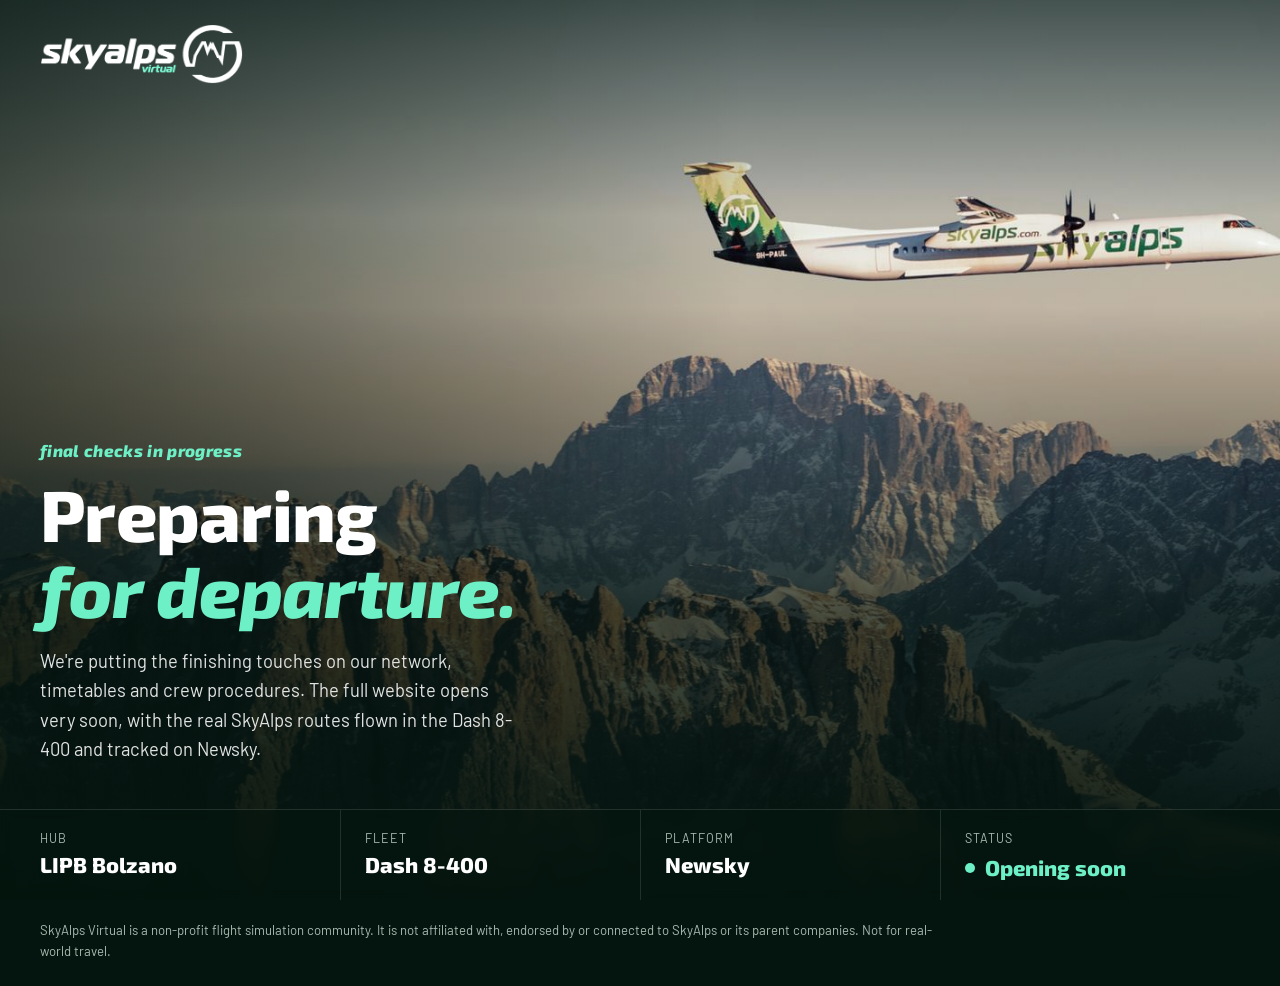
==== site/maintenance.html @ 2c8b18f1 "Add files via upload" ====
<!DOCTYPE html>
<html lang="en">
<head>
  <meta charset="utf-8">
  <meta name="viewport" content="width=device-width, initial-scale=1">
  <!--
    Maintenance / "coming soon" page.
    Published in place of index.html when the GitHub variable MAINTENANCE_MODE is "on" (see README).
    Self-contained on purpose: it only reuses the images and config.js of the main site.
  -->
  <title>SkyAlps Virtual — Coming soon</title>
  <meta name="description" content="SkyAlps Virtual, a free Dash 8-400 virtual airline on Newsky flying the real SkyAlps network from Bolzano, is getting ready for departure. The website opens soon.">
  <meta name="theme-color" content="#04140e">
  <link rel="canonical" href="https://skyalpsvirtual.github.io/">

  <meta property="og:type" content="website">
  <meta property="og:url" content="https://skyalpsvirtual.github.io/">
  <meta property="og:site_name" content="SkyAlps Virtual">
  <meta property="og:title" content="SkyAlps Virtual — Preparing for departure">
  <meta property="og:description" content="Real SkyAlps routes and timetables, flown in the Dash 8-400 and tracked on Newsky. Opening soon.">
  <meta property="og:image" content="https://skyalpsvirtual.github.io/assets/img/og-image.jpg">
  <meta property="og:image:width" content="1200">
  <meta property="og:image:height" content="630">
  <meta name="twitter:card" content="summary_large_image">
  <meta name="twitter:image" content="https://skyalpsvirtual.github.io/assets/img/og-image.jpg">

  <link rel="icon" type="image/png" sizes="32x32" href="assets/img/favicon-32.png">
  <link rel="icon" type="image/png" sizes="64x64" href="assets/img/favicon-64.png">
  <link rel="apple-touch-icon" href="assets/img/apple-touch-icon.png">

  <link rel="preconnect" href="https://fonts.googleapis.com">
  <link rel="preconnect" href="https://fonts.gstatic.com" crossorigin>
  <link href="https://fonts.googleapis.com/css2?family=Barlow:wght@400;500;600;700&family=Exo+2:ital,wght@0,700;0,800;1,800&display=swap" rel="stylesheet">

  <style>
    :root {
      --forest-950: #04140e;
      --forest-900: #072a1d;
      --mint: #6ef0c6;
      --muted-light: #a8bbb1;
      --font-display: "Exo 2", system-ui, sans-serif;
      --font-body: "Barlow", system-ui, sans-serif;
    }

    *, *::before, *::after { box-sizing: border-box; }
    [hidden] { display: none !important; }
    html, body { margin: 0; }
    body {
      font-family: var(--font-body);
      font-size: 17px;
      line-height: 1.6;
      color: #fff;
      background: var(--forest-950);
      -webkit-font-smoothing: antialiased;
    }
    img { max-width: 100%; display: block; }
    :focus-visible { outline: 3px solid var(--mint); outline-offset: 3px; }

    .wrap { width: min(1200px, 100% - 3rem); margin-inline: auto; }

    /* Full-screen photo with the same shading as the main site's hero */
    .page {
      position: relative; isolation: isolate; overflow: hidden;
      min-height: 100vh; min-height: 100svh;
      display: flex; flex-direction: column;
    }
    .bg img {
      position: absolute; inset: 0; z-index: -2;
      width: 100%; height: 100%; object-fit: cover; object-position: 8% 30%;
    }
    .shade {
      position: absolute; inset: 0; z-index: -1;
      background:
        linear-gradient(180deg, rgba(4,20,14,.6) 0%, rgba(4,20,14,0) 24%),
        linear-gradient(0deg, rgba(4,20,14,.97) 0%, rgba(4,20,14,.72) 32%, rgba(4,20,14,0) 66%),
        linear-gradient(90deg, rgba(4,20,14,.6) 0%, rgba(4,20,14,0) 58%);
    }

    .top { padding-top: 1.5rem; }
    .top img { height: 60px; width: auto; }

    .content { margin-top: auto; padding: 5rem 0 2.75rem; }
    .eyebrow {
      margin: 0 0 .75rem;
      font-family: var(--font-display); font-weight: 800; font-style: italic;
      text-transform: lowercase; letter-spacing: .02em; font-size: 1.05rem;
      color: var(--mint);
    }
    h1 {
      margin: 0;
      font-family: var(--font-display); font-weight: 800; line-height: 1.05; letter-spacing: -.01em;
      font-size: clamp(2.4rem, 5.6vw, 4.6rem);
    }
    h1 span { color: var(--mint); font-style: italic; }
    .lead { margin: 1.25rem 0 0; max-width: 48ch; font-size: 1.15rem; color: rgba(255,255,255,.88); }

    .cta { display: flex; flex-wrap: wrap; gap: .9rem; margin-top: 2rem; }
    .btn {
      display: inline-flex; align-items: center; justify-content: center;
      font-family: var(--font-display); font-weight: 700; font-size: 1rem; letter-spacing: .01em;
      padding: .85rem 1.5rem; border-radius: 999px; text-decoration: none;
      border: 2px solid transparent;
      transition: transform .15s ease, background-color .15s ease, border-color .15s ease;
    }
    .btn:hover { transform: translateY(-1px); }
    .btn--mint { background: var(--mint); color: var(--forest-950); }
    .btn--mint:hover { background: #8ff5d4; }
    .btn--ghost { border-color: rgba(255,255,255,.55); color: #fff; }
    .btn--ghost:hover { border-color: #fff; background: rgba(255,255,255,.08); }

    /* Departure-board style strip */
    .strip { border-top: 1px solid rgba(255,255,255,.12); background: rgba(4,20,14,.6); backdrop-filter: blur(6px); }
    .board { display: grid; grid-template-columns: repeat(4, 1fr); margin-block: 0; }
    .board div { padding: 1.2rem 0; }
    .board div + div { padding-left: 1.5rem; border-left: 1px solid rgba(255,255,255,.12); }
    .board dt { font-size: .78rem; text-transform: uppercase; letter-spacing: .08em; color: var(--muted-light); }
    .board dd { margin: .2rem 0 0; font-family: var(--font-display); font-weight: 800; font-size: 1.35rem; line-height: 1.2; }
    .status { display: inline-flex; align-items: center; gap: .6rem; color: var(--mint); }
    .status::before {
      content: ""; flex: none; width: 10px; height: 10px; border-radius: 50%;
      background: var(--mint); animation: pulse 2s ease-out infinite;
    }
    @keyframes pulse {
      0%   { box-shadow: 0 0 0 0 rgba(110,240,198,.6); }
      70%  { box-shadow: 0 0 0 10px rgba(110,240,198,0); }
      100% { box-shadow: 0 0 0 0 rgba(110,240,198,0); }
    }

    .legal { background: var(--forest-950); color: var(--muted-light); font-size: .82rem; padding: 1.25rem 0 1.5rem; }
    .legal p { margin: 0; max-width: 900px; }

    @media (max-width: 820px) {
      .top img { height: 50px; }
      /* Photo as a top band so the aircraft stays visible above the text */
      .bg img { height: 60%; object-position: 50% 0%; }
      .shade {
        background: linear-gradient(180deg, rgba(4,20,14,.55) 0%, rgba(4,20,14,0) 16%, rgba(4,20,14,0) 30%,
          rgba(4,20,14,.85) 48%, var(--forest-950) 60%);
      }
      .content { padding: 4rem 0 2rem; }
      .lead { font-size: 1rem; margin-top: 1rem; }
      .cta { margin-top: 1.5rem; gap: .6rem; }
      .btn { padding: .75rem 1.15rem; font-size: .95rem; }
      .board { grid-template-columns: repeat(2, 1fr); }
      .board div { padding: .85rem 0; }
      .board div + div { padding-left: 0; border-left: 0; }
      .board div:nth-child(even) { padding-left: 1rem; border-left: 1px solid rgba(255,255,255,.12); }
      .board div:nth-child(n+3) { border-top: 1px solid rgba(255,255,255,.12); }
      .board dd { font-size: 1.1rem; }
    }

    @media (prefers-reduced-motion: reduce) {
      .btn { transition: none; }
      .status::before { animation: none; }
    }
  </style>
</head>
<body>
  <div class="page">
    <picture class="bg">
      <source media="(max-width: 900px)" srcset="assets/img/hero-1200.jpg">
      <img src="assets/img/hero-2400.jpg" alt="" fetchpriority="high">
    </picture>
    <div class="shade"></div>

    <header class="top wrap">
      <img src="assets/img/logo-virtual-white.png" alt="SkyAlps Virtual" width="203" height="60">
    </header>

    <main class="content wrap">
      <p class="eyebrow">Final checks in progress</p>
      <h1>Preparing<br><span>for departure.</span></h1>
      <p class="lead">
        We're putting the finishing touches on our network, timetables and crew procedures.
        The full website opens very soon, with the real SkyAlps routes flown in the
        Dash&nbsp;8-400 and tracked on Newsky.
      </p>
      <div class="cta js-discord" hidden>
        <a class="btn btn--mint js-discord-link" href="#" target="_blank" rel="noopener">Join our Discord</a>
      </div>
    </main>

    <div class="strip">
      <dl class="board wrap">
        <div><dt>Hub</dt><dd>LIPB Bolzano</dd></div>
        <div><dt>Fleet</dt><dd>Dash 8-400</dd></div>
        <div><dt>Platform</dt><dd>Newsky</dd></div>
        <div><dt>Status</dt><dd><span class="status">Opening soon</span></dd></div>
      </dl>
    </div>
  </div>

  <footer class="legal">
    <div class="wrap">
      <p>
        SkyAlps Virtual is a non-profit flight simulation community. It is not affiliated with, endorsed by or
        connected to SkyAlps or its parent companies. Not for real-world travel.
      </p>
    </div>
  </footer>

  <!-- Shows the Discord button as soon as discordUrl is filled in assets/js/config.js -->
  <script src="assets/js/config.js"></script>
  <script>
    (function () {
      var url = (window.SKYALPS_CONFIG || {}).discordUrl;
      if (!url) return;
      document.querySelector(".js-discord-link").href = url;
      document.querySelector(".js-discord").hidden = false;
    })();
  </script>
</body>
</html>
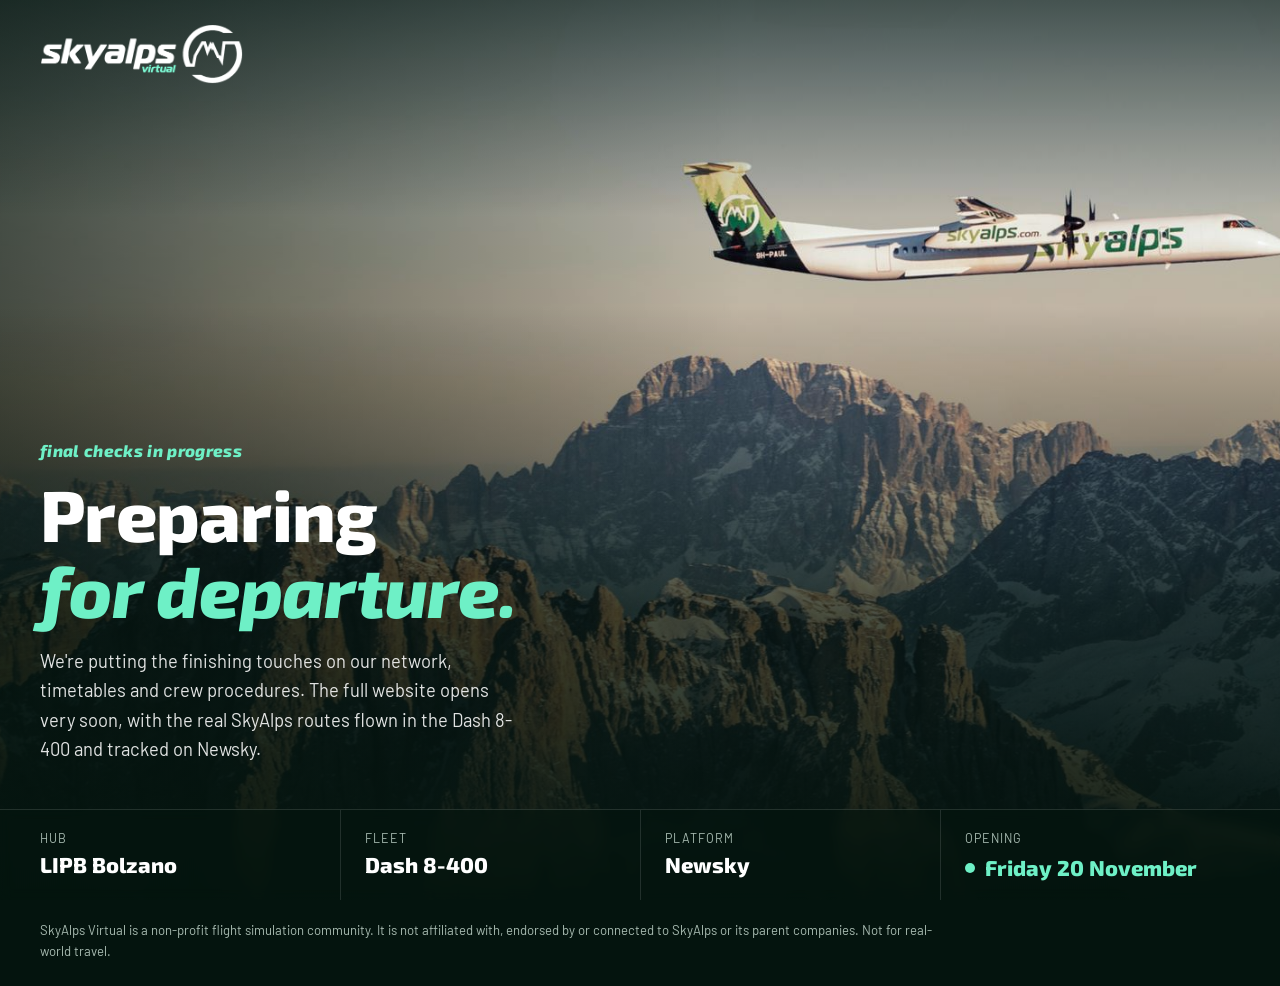
==== commit dad0d9c6: "Add files via upload" ====
--- a/site/maintenance.html
+++ b/site/maintenance.html
@@ -185,7 +185,7 @@
         <div><dt>Hub</dt><dd>LIPB Bolzano</dd></div>
         <div><dt>Fleet</dt><dd>Dash 8-400</dd></div>
         <div><dt>Platform</dt><dd>Newsky</dd></div>
-        <div><dt>Status</dt><dd><span class="status">Opening soon</span></dd></div>
+        <div><dt>Opening</dt><dd><time class="status" datetime="2026-11-20">Friday 20&nbsp;November</time></dd></div>
       </dl>
     </div>
   </div>
